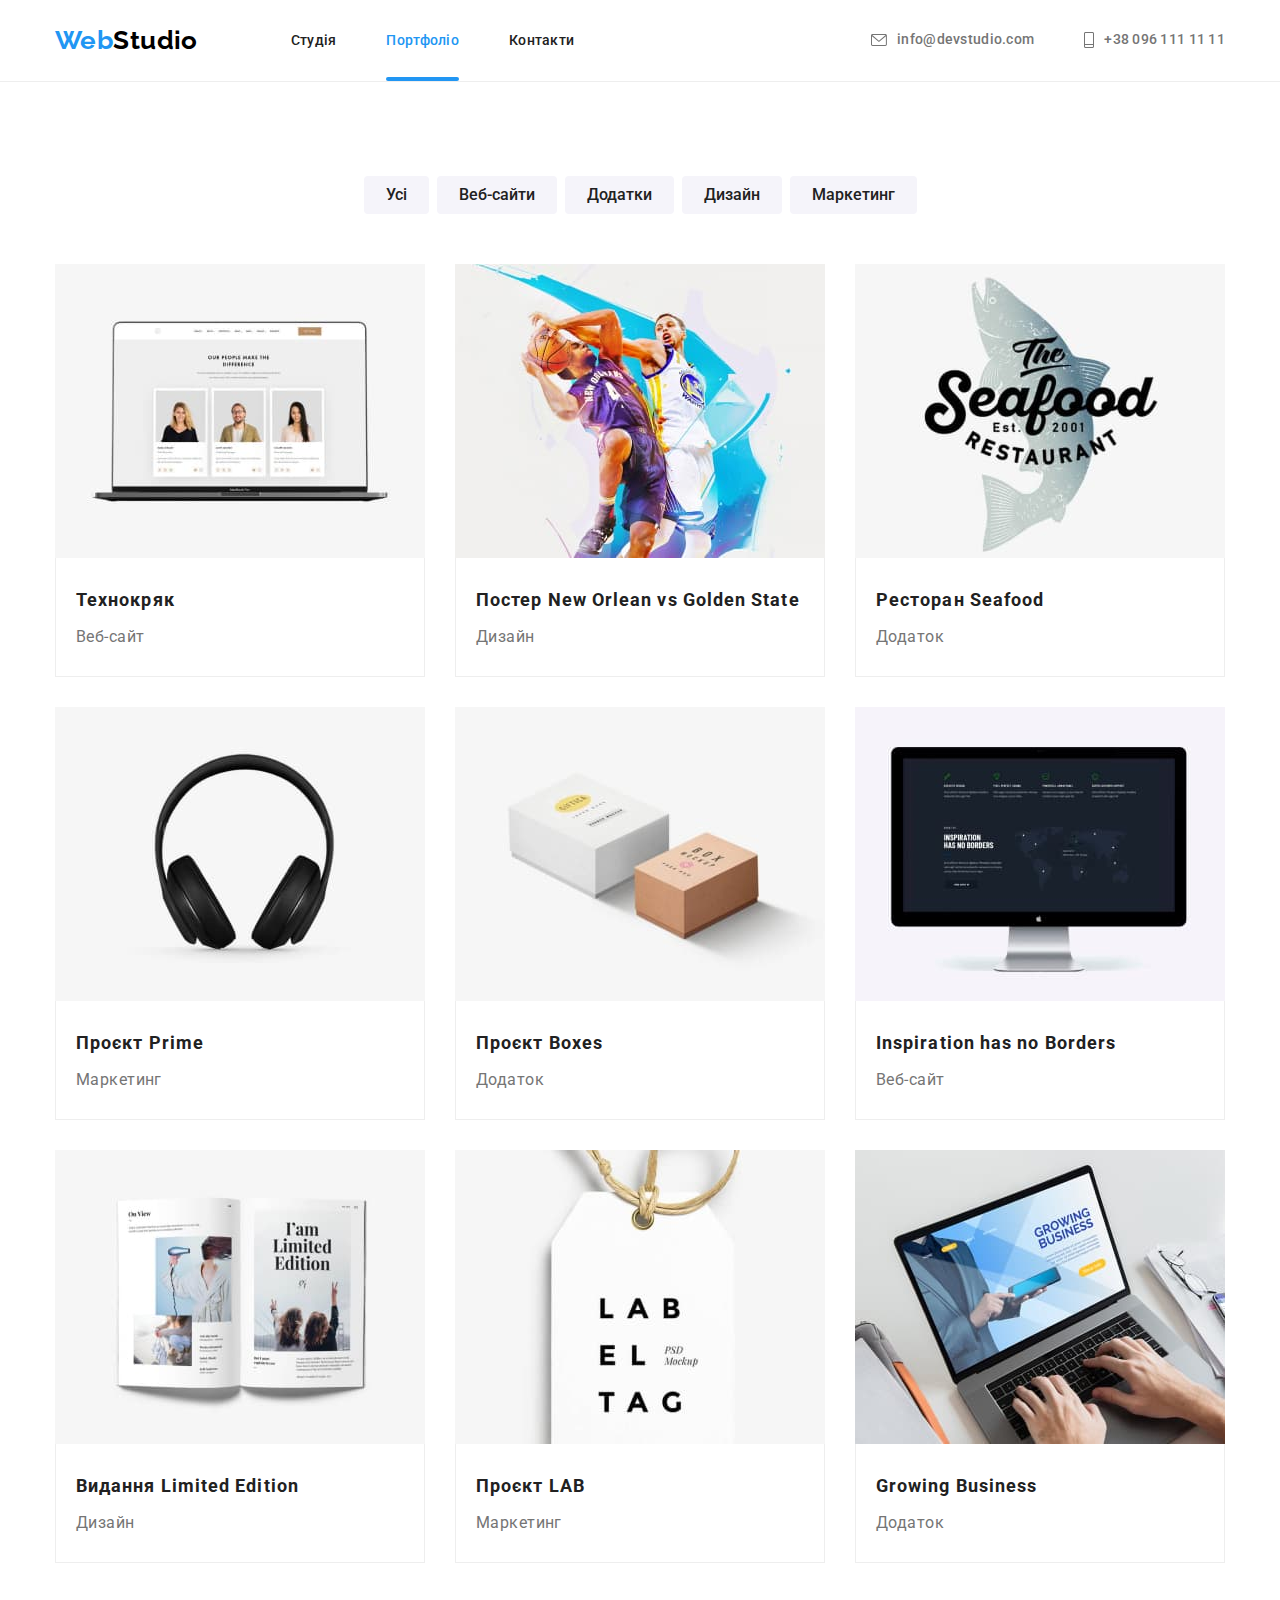
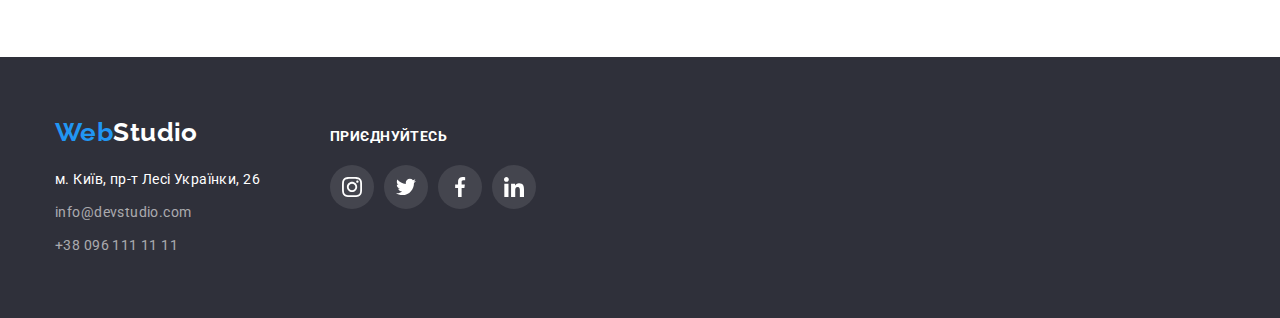
==== portfolio.html @ 077dd1f9 "start" ====
<!DOCTYPE html>
<html lang="uk">
  <head>
    <meta charset="UTF-8" />
    <meta http-equiv="X-UA-Compatible" content="IE=edge" />
    <meta name="viewport" content="width=device-width, initial-scale=1.0" />
    <title>WebStudio</title>
    <link
      href="https://fonts.googleapis.com/css2?family=Raleway:wght@700&family=Roboto:wght@400;500;700;900&display=swap"
      rel="stylesheet"
    />
    <link
      rel="stylesheet"
      href="https://cdnjs.cloudflare.com/ajax/libs/modern-normalize/1.1.0/modern-normalize.min.css"
    />
    <link rel="stylesheet" href="./css/style.css" />
  </head>
  <body>
    <!--Header-->
    <header class="page-header">
      <div class="container main-nav">
        <nav class="header-nav">
          <a href="./index.html" class="page-header-logo"
            ><span class="accent">Web</span>Studio</a
          >
          <ul class="site-nav">
            <li class="item">
              <a href="./index.html" class="link">Студія</a>
            </li>
            <li class="item">
              <a href="./portfolio.html" class="link current">Портфоліо</a>
            </li>
            <li class="item"><a href="" class="link">Контакти</a></li>
          </ul>
        </nav>
        <ul class="header-address">
          <li class="item">
            <a href="mailto:info@devstudio.com" class="header-link"
              ><svg class="header-icon" width="16" height="12">
                <use href="./images/symbol-defs.svg#icon-letter"></use>
              </svg>
              <p class="gmail-phone">info@devstudio.com</p></a
            >
          </li>
          <li class="item">
            <a href="tel:+380961111111" class="header-link"
              ><svg class="header-icon" width="10" height="16">
                <use href="./images/symbol-defs.svg#icon-phone"></use>
              </svg>
              <p class="gmail-phone">+38 096 111 11 11</p></a
            >
          </li>
        </ul>
      </div>
    </header>
    <!-- Unique pages -->
    <main>
      <section class="portfolio-section section">
        <div class="container">
          <h1 class="section-title" hidden>Our projects</h1>
          <div class="portfolio-buttons">
            <button type="button" class="button white-button">Усі</button>
            <button type="button" class="button white-button">Веб-сайти</button>
            <button type="button" class="button white-button">Додатки</button>
            <button type="button" class="button white-button">Дизайн</button>
            <button type="button" class="button white-button">Маркетинг</button>
          </div>
          <ul class="portfolio-list">
            <li class="portfolio-item">
              <a class="portfolio-link" href="">
                <div class="portfolio-wrap-details">
                  <img
                    src="./images/portfolio-images/partfolio1.jpg"
                    alt="Our first work"
                    width="370"
                  />
                  <p class="portfolio-details">
                    Ресурс пропонує комплексні пропозиції з різним рівнем
                    функціоналу та сервісів. Все це дозволить відвідувачу
                    отримати вичерпні відомості про компанію чи приватну особу.
                  </p>
                </div>
                <div class="portfolio-characteristic">
                  <h2 class="section-title">Технокряк</h2>
                  <p class="portfolio-description">Веб-сайт</p>
                </div>
              </a>
            </li>
            <li class="portfolio-item">
              <a class="portfolio-link" href="">
                <div class="portfolio-wrap-details">
                  <img
                    src="./images/portfolio-images/partfolio2.jpg"
                    alt="Our first work"
                    width="370"
                  />
                  <p class="portfolio-details">
                    Ресурс пропонує комплексні пропозиції з різним рівнем
                    функціоналу та сервісів. Все це дозволить відвідувачу
                    отримати вичерпні відомості про компанію чи приватну особу.
                  </p>
                </div>

                <div class="portfolio-characteristic">
                  <h2 class="section-title">
                    Постер <span lang="en">New Orlean vs Golden State</span>
                  </h2>
                  <p class="portfolio-description">Дизайн</p>
                </div>
              </a>
            </li>
            <li class="portfolio-item">
              <a class="portfolio-link" href="">
                <div class="portfolio-wrap-details">
                  <img
                    src="./images/portfolio-images/partfolio3.jpg"
                    alt="Our third work"
                    width="370"
                  />
                  <p class="portfolio-details">
                    Ресурс пропонує комплексні пропозиції з різним рівнем
                    функціоналу та сервісів. Все це дозволить відвідувачу
                    отримати вичерпні відомості про компанію чи приватну особу.
                  </p>
                </div>
                <div class="portfolio-characteristic">
                  <h2 class="section-title">
                    Ресторан <span lang="en">Seafood</span>
                  </h2>
                  <p class="portfolio-description">Додаток</p>
                </div>
              </a>
            </li>
            <li class="portfolio-item">
              <a class="portfolio-link" href="">
                <div class="portfolio-wrap-details">
                  <img
                    src="./images/portfolio-images/partfolio4.jpg"
                    alt="Our fourth work"
                    width="370"
                  />
                  <p class="portfolio-details">
                    Ресурс пропонує комплексні пропозиції з різним рівнем
                    функціоналу та сервісів. Все це дозволить відвідувачу
                    отримати вичерпні відомості про компанію чи приватну особу.
                  </p>
                </div>
                <div class="portfolio-characteristic">
                  <h2 class="section-title">
                    Проєкт <span lang="en">Prime</span>
                  </h2>
                  <p class="portfolio-description">Маркетинг</p>
                </div>
              </a>
            </li>
            <li class="portfolio-item">
              <a class="portfolio-link" href="">
                <div class="portfolio-wrap-details">
                  <img
                    src="./images/portfolio-images/partfolio5.jpg"
                    alt="Our fifth work"
                    width="370"
                  />
                  <p class="portfolio-details">
                    Ресурс пропонує комплексні пропозиції з різним рівнем
                    функціоналу та сервісів. Все це дозволить відвідувачу
                    отримати вичерпні відомості про компанію чи приватну особу.
                  </p>
                </div>
                <div class="portfolio-characteristic">
                  <h2 class="section-title">
                    Проєкт <span lang="en">Boxes</span>
                  </h2>
                  <p class="portfolio-description">Додаток</p>
                </div>
              </a>
            </li>
            <li class="portfolio-item">
              <a class="portfolio-link" href="">
                <div class="portfolio-wrap-details">
                  <img
                    src="./images/portfolio-images/partfolio6.jpg"
                    alt="Our fourth work"
                    width="370"
                  />
                  <p class="portfolio-details">
                    Ресурс пропонує комплексні пропозиції з різним рівнем
                    функціоналу та сервісів. Все це дозволить відвідувачу
                    отримати вичерпні відомості про компанію чи приватну особу.
                  </p>
                </div>
                <div class="portfolio-characteristic">
                  <h2 class="section-title" lang="en">
                    Inspiration has no Borders
                  </h2>
                  <p class="portfolio-description">Веб-сайт</p>
                </div>
              </a>
            </li>
            <li class="portfolio-item">
              <a class="portfolio-link" href="">
                <div class="portfolio-wrap-details">
                  <img
                    src="./images/portfolio-images/partfolio7.jpg"
                    alt="Our fourth work"
                    width="370"
                  />
                  <p class="portfolio-details">
                    Ресурс пропонує комплексні пропозиції з різним рівнем
                    функціоналу та сервісів. Все це дозволить відвідувачу
                    отримати вичерпні відомості про компанію чи приватну особу.
                  </p>
                </div>
                <div class="portfolio-characteristic">
                  <h2 class="section-title">
                    Видання <span lang="en">Limited Edition</span>
                  </h2>
                  <p class="portfolio-description">Дизайн</p>
                </div>
              </a>
            </li>
            <li class="portfolio-item">
              <a class="portfolio-link" href="">
                <div class="portfolio-wrap-details">
                  <img
                    src="./images/portfolio-images/partfolio8.jpg"
                    alt="Our eighth work"
                    width="370"
                  />
                  <p class="portfolio-details">
                    Ресурс пропонує комплексні пропозиції з різним рівнем
                    функціоналу та сервісів. Все це дозволить відвідувачу
                    отримати вичерпні відомості про компанію чи приватну особу.
                  </p>
                </div>

                <div class="portfolio-characteristic">
                  <h2 class="section-title">
                    Проєкт <span lang="en">LAB</span>
                  </h2>
                  <p class="portfolio-description">Маркетинг</p>
                </div>
              </a>
            </li>
            <li class="portfolio-item">
              <a class="portfolio-link" href="">
                <div class="portfolio-wrap-details">
                  <img
                    src="./images/portfolio-images/partfolio9.jpg"
                    alt="Our ninth work"
                    width="370"
                  />
                  <p class="portfolio-details">
                    Ресурс пропонує комплексні пропозиції з різним рівнем
                    функціоналу та сервісів. Все це дозволить відвідувачу
                    отримати вичерпні відомості про компанію чи приватну особу.
                  </p>
                </div>
                <div class="portfolio-characteristic">
                  <h2 class="section-title" lang="en">Growing Business</h2>
                  <p class="portfolio-description">Додаток</p>
                </div>
              </a>
            </li>
          </ul>
        </div>
      </section>
    </main>
    <!--footer-->
    <footer class="page-footer">
      <div class="container container-footer">
        <div class="main-footer">
          <a href="./index.html" class="footer-logo"
            ><span class="accent">Web</span>Studio</a
          >
          <address class="footer-address">
            <ul class="footer-list">
              <li class="item">
                <a
                  href="https://goo.gl/maps/tUJnpnbdcwp7W9dC6"
                  target="_blank"
                  rel="noreferrer noopener"
                  class="google-map"
                  >м. Київ, пр-т Лесі Українки, 26</a
                >
              </li>
              <li class="item">
                <a href="mailto:info@devstudio.com" class="footer-info"
                  >info@devstudio.com</a
                >
              </li>
              <li class="item">
                <a href="tel:+380961111111" class="footer-info"
                  >+38 096 111 11 11</a
                >
              </li>
            </ul>
          </address>
        </div>
        <div class="join-us">
          <strong class="join">Приєднуйтесь</strong>
          <ul class="social-media-list social-media-list-footer">
            <li class="social-media-item">
              <a class="social-media-link-footer" href="">
                <svg class="social-media-icon-footer" width="20" height="20">
                  <use href="./images/symbol-defs.svg#icon-instagram"></use>
                </svg>
              </a>
            </li>
            <li class="social-media-item">
              <a class="social-media-link-footer" href="">
                <svg class="social-media-icon-footer" width="20" height="20">
                  <use href="./images/symbol-defs.svg#icon-twitter"></use>
                </svg>
              </a>
            </li>
            <li class="social-media-item">
              <a class="social-media-link-footer" href="">
                <svg class="social-media-icon-footer" width="20" height="20">
                  <use href="./images/symbol-defs.svg#icon-facebook"></use>
                </svg>
              </a>
            </li>
            <li class="social-media-item">
              <a class="social-media-link-footer" href="">
                <svg class="social-media-icon-footer" width="20" height="20">
                  <use href="./images/symbol-defs.svg#icon-linkedin"></use>
                </svg>
              </a>
            </li>
          </ul>
        </div>
      </div>
    </footer>
  </body>
</html>
---- css/style.css ----
/* Palette
primary white color #FFFFFF
secondary blue color #2196F3
black text color for headers #212121
description text color #757575
primary black background color #2F303A
secondary white background color #F5F4FA
completly dark color #000000
 */

:root {
  --primary-color: #ffffff;
  --secondary-color: #2196f3;
  --header-text-color: #212121;
  --description-text-color: #757575;
  --primary-background-color: #2f303a;
  --secondary-background-color: #f5f4fa;
  --dark-logo-color: #000000;
  --border-color: #eeeeee;
  --white-transparent-color: rgba(255, 255, 255, 0.6);
}

/* general */
body {
  color: var(--description-text-color);
  font-family: Roboto, sans-serif;
  letter-spacing: 0.03em;
  font-size: 14px;
}

.container {
  margin: 0 auto;
  width: 1200px;
  padding-left: 15px;
  padding-right: 15px;
  /* outline: 2px solid tomato; */
}

ul {
  list-style: none;
  margin: 0;
  padding: 0;
}
h1,
h2,
h3,
h4,
h5,
h6,
p {
  margin: 0;
  padding: 0;
}

.section-title {
  color: var(--header-text-color);
}

.section {
  padding-top: 94px;
  padding-bottom: 94px;
}

a {
  text-decoration: none;
}

img {
  max-width: 100%;
  height: auto;
}

.button {
  cursor: pointer;
  font-family: inherit;
}
/* general header */

.page-header {
  border-bottom: 1px solid var(--border-color);
}
.page-header-logo {
  color: var(--dark-logo-color);

  font-family: "Raleway";
  font-weight: 700;
  font-size: 26px;
  line-height: 1.19;
}

.accent {
  color: var(--secondary-color);
}

.main-nav {
  display: flex;
  align-items: center;
}

.header-nav {
  display: flex;
  align-items: center;
}

.site-nav {
  display: flex;
  margin-left: 93px;
}

.site-nav .item:not(:last-child) {
  margin-right: 50px;
}

.site-nav .item {
  display: block;
  padding-top: 32px;
  padding-bottom: 32px;
}

.site-nav .link {
  color: var(--header-text-color);

  font-weight: 500;
  /* font-size: 14px; */
  line-height: 1.14;
  letter-spacing: 0.02em;
  transition: color 250ms cubic-bezier(0.4, 0, 0.2, 1);
}

.site-nav .link:hover,
.site-nav .link:focus {
  color: var(--secondary-color);
}

.link.current {
  color: var(--secondary-color);
  position: relative;
}

.link.current::after {
  content: "";
  display: inline-block;
  width: 100%;

  position: absolute;
  height: 4px;
  border-radius: 2px;
  left: 0;
  bottom: -33px;
  background-color: var(--secondary-color);
}

.header-address {
  align-items: center;
  display: flex;
  margin-left: auto;
}

.header-icon {
  margin-right: 10px;
  fill: currentColor;
}

.gmail-phone {
  display: inline-block;
}

.header-address .item + .item {
  margin-left: 50px;
}

.header-link {
  display: flex;
  align-items: center;

  color: var(--description-text-color);
  font-weight: 500;
  font-size: 14px;
  line-height: 1.14;
  letter-spacing: 0.02em;

  transition: color 250ms cubic-bezier(0.4, 0, 0.2, 1);
}

.header-link:hover,
.header-link:focus {
  /* fill: var(--secondary-color); */
  color: var(--secondary-color);
}

/* general footer  */

.page-footer {
  background-color: var(--primary-background-color);
  padding-top: 60px;
  padding-bottom: 60px;
}

.footer-list {
  display: flex;
  flex-direction: column;
}

.footer-list .item:not(:last-child) {
  margin-bottom: 9px;
}

.footer-address {
  line-height: 1.71;
}

.footer-logo {
  margin-bottom: 20px;
  display: block;

  color: var(--primary-color);
  font-family: "Raleway";
  font-weight: 700;
  font-size: 26px;
  line-height: 1.19;
}

.footer-info {
  color: var(--white-transparent-color);
  font-style: normal;
  transition: color 250ms cubic-bezier(0.4, 0, 0.2, 1);
}

.footer-info:hover,
.footer-info:focus {
  color: var(--secondary-color);
}

.google-map {
  color: var(--primary-color);
  font-style: normal;
  transition: color 250ms cubic-bezier(0.4, 0, 0.2, 1);
}

.google-map:hover,
.google-map:focus {
  color: var(--secondary-color);
}

.container-footer {
  display: flex;
  align-items: baseline;
}

.social-media-link-footer {
  /* padding: 12px; */
  border-radius: 50px;
  background-color: rgba(255, 255, 255, 0.1);
  display: flex;
  width: 44px;
  height: 44px;
  align-items: center;
  justify-content: center;
  transition: background-color 250ms cubic-bezier(0.4, 0, 0.2, 1);
}

.social-media-link-footer:hover,
.social-media-link-footer:focus {
  background-color: var(--secondary-color);
}

.social-media-icon-footer {
  fill: var(--primary-color);
}
.join-us {
  margin-left: 70px;
}

.join {
  color: var(--primary-color);
  font-weight: 700;
  font-size: 14px;
  line-height: 1.14;
  text-transform: uppercase;
}

.social-media-list-footer {
  margin-top: 20px;
  margin-bottom: 0;
}

/* main */
/* hero page */

.overlay {
  height: 600px;
  max-width: 1600px;

  margin-left: auto;
  margin-right: auto;
  background-image: linear-gradient(
      to right,
      rgba(47, 48, 58, 0.4),
      rgba(47, 48, 58, 0.4)
    ),
    url(../images/hero-img.png);

  background-size: cover;
  background-position: center;
  background-repeat: no-repeat;
}

.hero-page {
  padding-top: 200px;
  padding-bottom: 200px;

  text-align: center;
}

.hero-header {
  width: 696px;
  margin: 0 auto;
  margin-bottom: 30px;

  color: var(--primary-color);
  font-family: "Roboto";
  font-weight: 900;
  font-size: 44px;
  line-height: 1.36;

  letter-spacing: 0.06em;
  text-transform: uppercase;
}

.blue-button {
  display: inline-block;
  border-radius: 4px;
  min-width: 216px;
  min-height: 50px;

  color: var(--primary-color);
  background-color: var(--secondary-color);
  font-weight: 700;
  font-size: 16px;
  line-height: 1.88;
  letter-spacing: 0.06em;
  border: 0px;
}

/* About company section */

.about-company-list {
  display: flex;
}

.about-company-list .item:not(:last-child) {
  margin-right: 30px;
}

.advantages-icon-section {
  margin-bottom: 30px;
  display: flex;
  align-items: center;
  justify-content: center;

  width: 270px;
  height: 120px;
  background-color: var(--secondary-background-color);
}

.about-company .section-title {
  margin-bottom: 10px;

  font-weight: 700;
  font-size: 14px;
  line-height: 1.14;
  letter-spacing: 0.03em;
  text-transform: uppercase;
}

.advantages-of-company {
  width: 270px;
  line-height: 1.71;
}

/* What do we do section */
.what-we-do {
  padding-top: 0;
}

.what-we-do-list {
  display: flex;
}

.what-we-do-item:not(:last-child) {
  margin-right: 30px;
}

.what-we-do .section-title {
  margin-bottom: 50px;

  font-weight: 700;
  font-size: 36px;
  line-height: 1.16;
  text-align: center;
}

.what-we-do-item {
  position: relative;
}

.what-we-do-description {
  width: 370px;
  height: 70px;
  position: absolute;
  background-color: rgba(47, 48, 58, 0.8);
  left: 0;
  bottom: 3px;
  display: flex;
  align-items: center;
  justify-content: center;

  font-family: "Roboto";
  font-weight: 700;
  font-size: 14px;
  line-height: 1.14;
  text-transform: uppercase;
  color: var(--primary-color);
}

.image {
  max-width: 100%;
  height: auto;
}

/* Our team section */
.our-team {
  background-color: var(--secondary-background-color);
}
.our-team h2 {
  margin-bottom: 50px;
  font-weight: 700;
  font-size: 36px;
  line-height: 1.16;
  text-align: center;
}

.our-team-list {
  display: flex;
}

.our-team-list .item {
  text-align: center;
  background-color: var(--primary-color);

  box-shadow: 0px 1px 3px rgba(0, 0, 0, 0.12), 0px 1px 1px rgba(0, 0, 0, 0.14),
    0px 2px 1px rgba(0, 0, 0, 0.2);
  border-radius: 0px 0px 4px 4px;
}

.our-team-list .item:not(:last-child) {
  margin-right: 30px;
}

.our-team h3 {
  margin-bottom: 10px;

  font-weight: 500;
  font-size: 16px;
  line-height: 1.18;
}

.worker-description {
  margin-bottom: 16px;
  font-size: 16px;
  line-height: 1.18;
}

.team-characteristic {
  padding-top: 30px;
  padding-bottom: 30px;
}

.social-media-list {
  display: flex;
  justify-content: center;
  align-items: center;
  /* margin-bottom: 30px; */
  gap: 10px;
}

.social-media-link {
  display: flex;
  width: 44px;
  height: 44px;
  align-items: center;
  justify-content: center;

  transition: background-color 250ms cubic-bezier(0.4, 0, 0.2, 1),
    border-radius 250ms cubic-bezier(0.4, 0, 0.2, 1);
}

.social-media-link:hover,
.social-media-link:focus {
  background-color: var(--secondary-color);
  border-radius: 50px;
}

.social-media-icon {
  fill: #afb1b8;
  transition: fill 250ms cubic-bezier(0.4, 0, 0.2, 1);
}

.social-media-link:hover .social-media-icon,
.social-media-link:focus .social-media-icon {
  fill: var(--primary-color);
}

/* Our clients */
.our-clients .section-title {
  text-align: center;
  font-weight: 700;
  font-size: 36px;
  line-height: 1.16;

  margin-bottom: 50px;
}

.clients-list {
  display: flex;
  justify-content: center;
  gap: 30px;
}

.clients-list .item {
  width: 170px;
  height: 92px;
}

.clients-icon {
  fill: currentColor;
}

.clients-link {
  border: 1px solid #afb1b8;
  color: #afb1b8;
  border-radius: 4px;
  display: flex;
  width: 100%;
  height: 100%;
  justify-content: center;
  align-items: center;

  transition: color 250ms cubic-bezier(0.4, 0, 0.2, 1),
    border 250ms cubic-bezier(0.4, 0, 0.2, 1);
}

.clients-link:hover,
.clients-link:hover:focus {
  color: var(--secondary-color);
  border: 1px solid var(--secondary-color);
}

/* portfolio */

.portfolio-buttons {
  justify-content: center;
  margin-bottom: 50px;
  display: flex;
  gap: 8px;
}

.portfolio-buttons .white-button {
  display: inline-block;
  padding-top: 6px;
  padding-bottom: 6px;
  padding-left: 22px;
  padding-right: 22px;
  border: 0px;
  border-radius: 4px;
}

.portfolio-list {
  display: flex;
  flex-wrap: wrap;
  gap: 30px;
}

.portfolio-link {
  display: block;
  transition: box-shadow 250ms cubic-bezier(0.4, 0, 0.2, 1);
}

.portfolio-link:hover,
.portfolio-link:focus {
  box-shadow: 0px 3px 1px rgba(0, 0, 0, 0.1), 0px 1px 2px rgba(0, 0, 0, 0.08),
    0px 2px 2px rgba(0, 0, 0, 0.12);
}

.portfolio-wrap-details {
  position: relative;
  overflow: hidden;
}

.portfolio-wrap-details img {
  display: block;
}

.portfolio-details {
  position: absolute;
  left: 0;
  top: 0;
  height: 100%;
  padding-left: 24px;
  padding-right: 24px;
  padding-top: 63px;

  font-size: 18px;
  line-height: 1.56;

  background-color: rgba(33, 150, 243, 0.9);
  color: var(--primary-color);

  transform: translateY(100%);
  transition: transform 250ms cubic-bezier(0.4, 0, 0.2, 1);
}

.portfolio-item:hover .portfolio-details,
.portfolio-item:focus .portfolio-details {
  transform: translateY(0);
}

.portfolio-characteristic {
  padding: 24px 20px;
  border: 1px solid var(--border-color);
  border-top: none;
}

.portfolio-section .section-title {
  margin-bottom: 4px;
  font-weight: 700;
  font-size: 18px;
  line-height: 2;
  letter-spacing: 0.06em;
}

.portfolio-description {
  font-size: 16px;
  line-height: 1.88;
  color: var(--description-text-color);
}

.white-button {
  color: var(--header-text-color);
  background-color: var(--secondary-background-color);

  font-weight: 500;
  font-size: 16px;
  line-height: 1.62;
  text-align: center;
  transition: color 250ms cubic-bezier(0.4, 0, 0.2, 1),
    background-color 250ms cubic-bezier(0.4, 0, 0.2, 1),
    box-shadow 250ms cubic-bezier(0.4, 0, 0.2, 1);
}

.white-button:hover,
.white-button:focus {
  color: var(--primary-color);
  background-color: var(--secondary-color);
  box-shadow: 0px 3px 1px rgba(0, 0, 0, 0.1), 0px 1px 2px rgba(0, 0, 0, 0.08),
    0px 2px 2px rgba(0, 0, 0, 0.12);
}

/* modal */
.backdrop {
  position: fixed;
  top: 0;
  left: 0;
  width: 100%;
  height: 100vh;
  background: rgba(0, 0, 0, 0.2);

  opacity: 1;
  transition: opacity 250ms cubic-bezier(0.4, 0, 0.2, 1);
}

.backdrop .is-hidden .modal {
  transform: translate(-50%, -50%) scale(1.1);
}

.modal {
  position: absolute;
  width: 528px;
  height: 581px;
  top: 50%;
  left: 50%;
  transform: translate(-50%, -50%) scale(1);
  background-color: var(--primary-color);

  transition: transform 250ms cubic-bezier(0.4, 0, 0.2, 1);
}

.is-hidden {
  opacity: 0;
  visibility: hidden;
  pointer-events: none;
}

.close-button {
  position: absolute;
  top: 8px;
  right: 8px;
  cursor: pointer;
  width: 30px;
  height: 30px;
  display: flex;
  justify-content: center;
  align-items: center;
  border-radius: 50%;
  border: 1px solid rgba(0, 0, 0, 0.1);
  color: var(--dark-logo-color);
  background-color: var(--primary-color);
  transition: background-color 250ms cubic-bezier(0.4, 0, 0.2, 1);
}

.close-button:hover,
.close-button:focus {
  background-color: var(--secondary-color);
}

.close-icon {
  width: 18px;
  height: 18px;
}

.no-scroll {
  overflow: hidden;
}
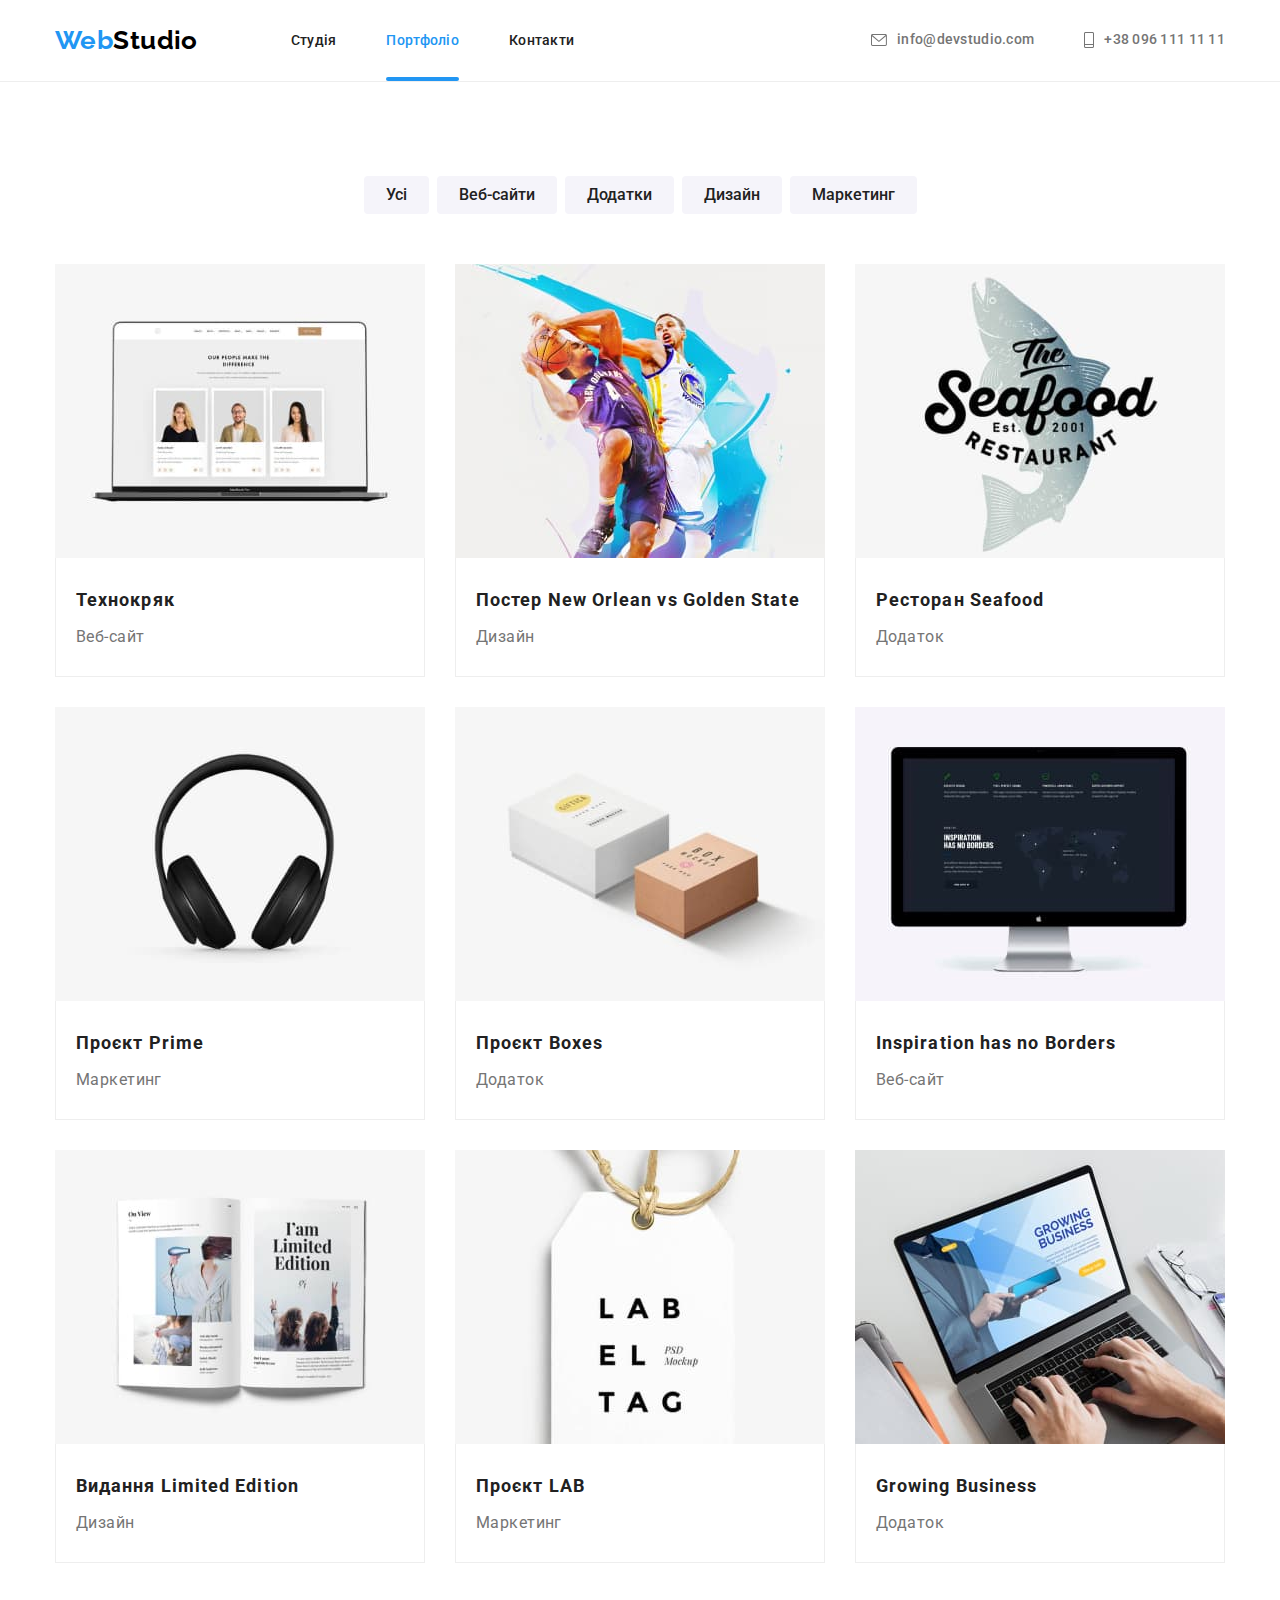
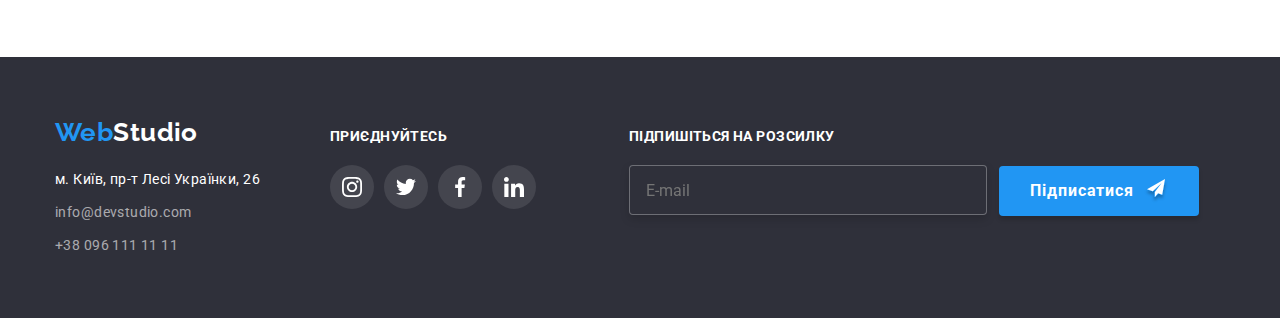
==== commit febcad21: "footer-add" ====
--- a/portfolio.html
+++ b/portfolio.html
@@ -298,7 +298,7 @@
           </address>
         </div>
         <div class="join-us">
-          <strong class="join">Приєднуйтесь</strong>
+          <strong class="footer-strong">Приєднуйтесь</strong>
           <ul class="social-media-list social-media-list-footer">
             <li class="social-media-item">
               <a class="social-media-link-footer" href="">
@@ -330,6 +330,22 @@
             </li>
           </ul>
         </div>
+        <div class="mailing-list">
+          <strong class="footer-strong">Підпишіться на розсилку</strong>
+          <div class="mailing-wrapper">
+            <form action="">
+              <input
+                type="email"
+                name="mailing-email"
+                placeholder="E-mail"
+                class="mailing-email"
+              />
+            </form>
+            <button type="button" class="button mailing-button">
+              Підписатися
+            </button>
+          </div>
+        </div>
       </div>
     </footer>
   </body>
--- a/css/style.css
+++ b/css/style.css
@@ -196,6 +196,11 @@
   padding-bottom: 60px;
 }
 
+.container-footer {
+  display: flex;
+  align-items: baseline;
+}
+
 .footer-list {
   display: flex;
   flex-direction: column;
@@ -242,11 +247,6 @@
   color: var(--secondary-color);
 }
 
-.container-footer {
-  display: flex;
-  align-items: baseline;
-}
-
 .social-media-link-footer {
   /* padding: 12px; */
   border-radius: 50px;
@@ -271,7 +271,7 @@
   margin-left: 70px;
 }
 
-.join {
+.footer-strong {
   color: var(--primary-color);
   font-weight: 700;
   font-size: 14px;
@@ -284,6 +284,60 @@
   margin-bottom: 0;
 }
 
+.mailing-list {
+  margin-left: 93px;
+}
+
+.mailing-wrapper {
+  display: flex;
+  align-items: baseline;
+}
+
+.mailing-email {
+  margin-top: 20px;
+  margin-right: 12px;
+  padding: 15px 16px;
+  width: 358px;
+  height: 50px;
+
+  border: 1px solid rgba(255, 255, 255, 0.3);
+  filter: drop-shadow(0px 4px 4px rgba(0, 0, 0, 0.15));
+  border-radius: 4px;
+
+  color: rgba(255, 255, 255, 0.6);
+  background: var(--primary-background-color);
+  font-size: 16px;
+  line-height: 1.25;
+  outline: none;
+}
+
+.mailing-button {
+  height: 50px;
+  min-width: 200px;
+  display: flex;
+  align-items: center;
+  justify-content: center;
+  letter-spacing: 0.06em;
+
+  background: #2196f3;
+  box-shadow: 0px 4px 4px rgba(0, 0, 0, 0.15);
+  border: none;
+  border-radius: 4px;
+  font-weight: 700;
+  font-size: 16px;
+  line-height: 1.88;
+
+  color: var(--primary-color);
+}
+
+.mailing-button::after {
+  margin-left: 10px;
+  content: "";
+  width: 24px;
+  height: 24px;
+  background-image: url(../images/icon\ send.svg);
+  background-size: contain;
+}
 /* main */
 /* hero page */
 
@@ -685,6 +739,7 @@
 
 .modal {
   position: absolute;
+  padding: 40px;
   width: 528px;
   height: 581px;
   top: 50%;
@@ -720,7 +775,7 @@
 
 .close-button:hover,
 .close-button:focus {
-  background-color: var(--secondary-color);
+  fill: var(--secondary-color);
 }
 
 .close-icon {
@@ -731,3 +786,148 @@
 .no-scroll {
   overflow: hidden;
 }
+
+.modal-title {
+  margin-bottom: 12px;
+  font-weight: 700;
+  font-size: 20px;
+  line-height: 1.15;
+  text-align: center;
+  color: var(--header-text-color);
+}
+
+.form-element {
+  display: flex;
+  flex-direction: column;
+  margin-top: 10px;
+  margin-bottom: 10px;
+}
+
+.input-wrap {
+  position: relative;
+}
+
+.form-icon {
+  position: absolute;
+  top: 50%;
+  left: 12px;
+
+  transform: translateY(-50%);
+}
+
+.form-element input:focus + .form-icon {
+  fill: var(--secondary-color);
+}
+
+.form-element label {
+  margin-bottom: 4px;
+}
+
+.form-element input {
+  width: 448px;
+  height: 40px;
+  border: none;
+  padding-left: 42px;
+
+  border: 1px solid rgba(33, 33, 33, 0.2);
+  border-radius: 4px;
+  outline: none;
+
+  transition: border 250ms cubic-bezier(0.4, 0, 0.2, 1);
+}
+
+.form-element input:focus {
+  border: 1px solid var(--secondary-color);
+}
+
+.form-element textarea {
+  width: 100%;
+  height: 120px;
+  padding: 12px 16px;
+
+  border: 1px solid rgba(33, 33, 33, 0.2);
+  border-radius: 4px;
+  resize: none;
+  outline: none;
+
+  transition: border 250ms cubic-bezier(0.4, 0, 0.2, 1);
+}
+
+.form-element textarea:focus {
+  border: 1px solid var(--secondary-color);
+}
+
+.modal-button {
+  margin: 0 auto;
+  padding: 10px 42px;
+
+  font-weight: 700;
+  font-size: 16px;
+  line-height: 1.88;
+
+  display: flex;
+  align-items: center;
+  text-align: center;
+  letter-spacing: 0.06em;
+
+  background: #2196f3;
+  color: var(--primary-color);
+  box-shadow: 0px 4px 4px rgba(0, 0, 0, 0.15);
+  border-radius: 4px;
+  border: none;
+}
+
+.accept {
+  margin-top: 20px;
+  margin-bottom: 30px;
+}
+
+.accept a {
+  text-decoration: underline;
+  color: var(--secondary-color);
+}
+
+.accept input {
+  position: absolute;
+  white-space: nowrap;
+  width: 1px;
+  height: 1px;
+  overflow: hidden;
+  border: 0;
+  padding: 0;
+  clip: rect(0 0 0 0);
+  clip-path: inset(50%);
+  margin: -1px;
+}
+
+.accept label {
+  font-size: 14px;
+  line-height: 1.71;
+
+  display: flex;
+  justify-content: center;
+  align-items: center;
+}
+
+.checkbox {
+  margin-right: 5px;
+  width: 15px;
+  height: 15px;
+  border: 2px solid var(--header-text-color);
+  border-radius: 2px;
+  display: flex;
+  align-items: center;
+}
+
+.checkbox svg {
+  display: none;
+}
+
+.accept input:checked + label .checkbox {
+  background: var(--secondary-color);
+  border: 2px solid var(--secondary-color);
+}
+
+.accept input:checked + label .checkbox svg {
+  display: block;
+}
